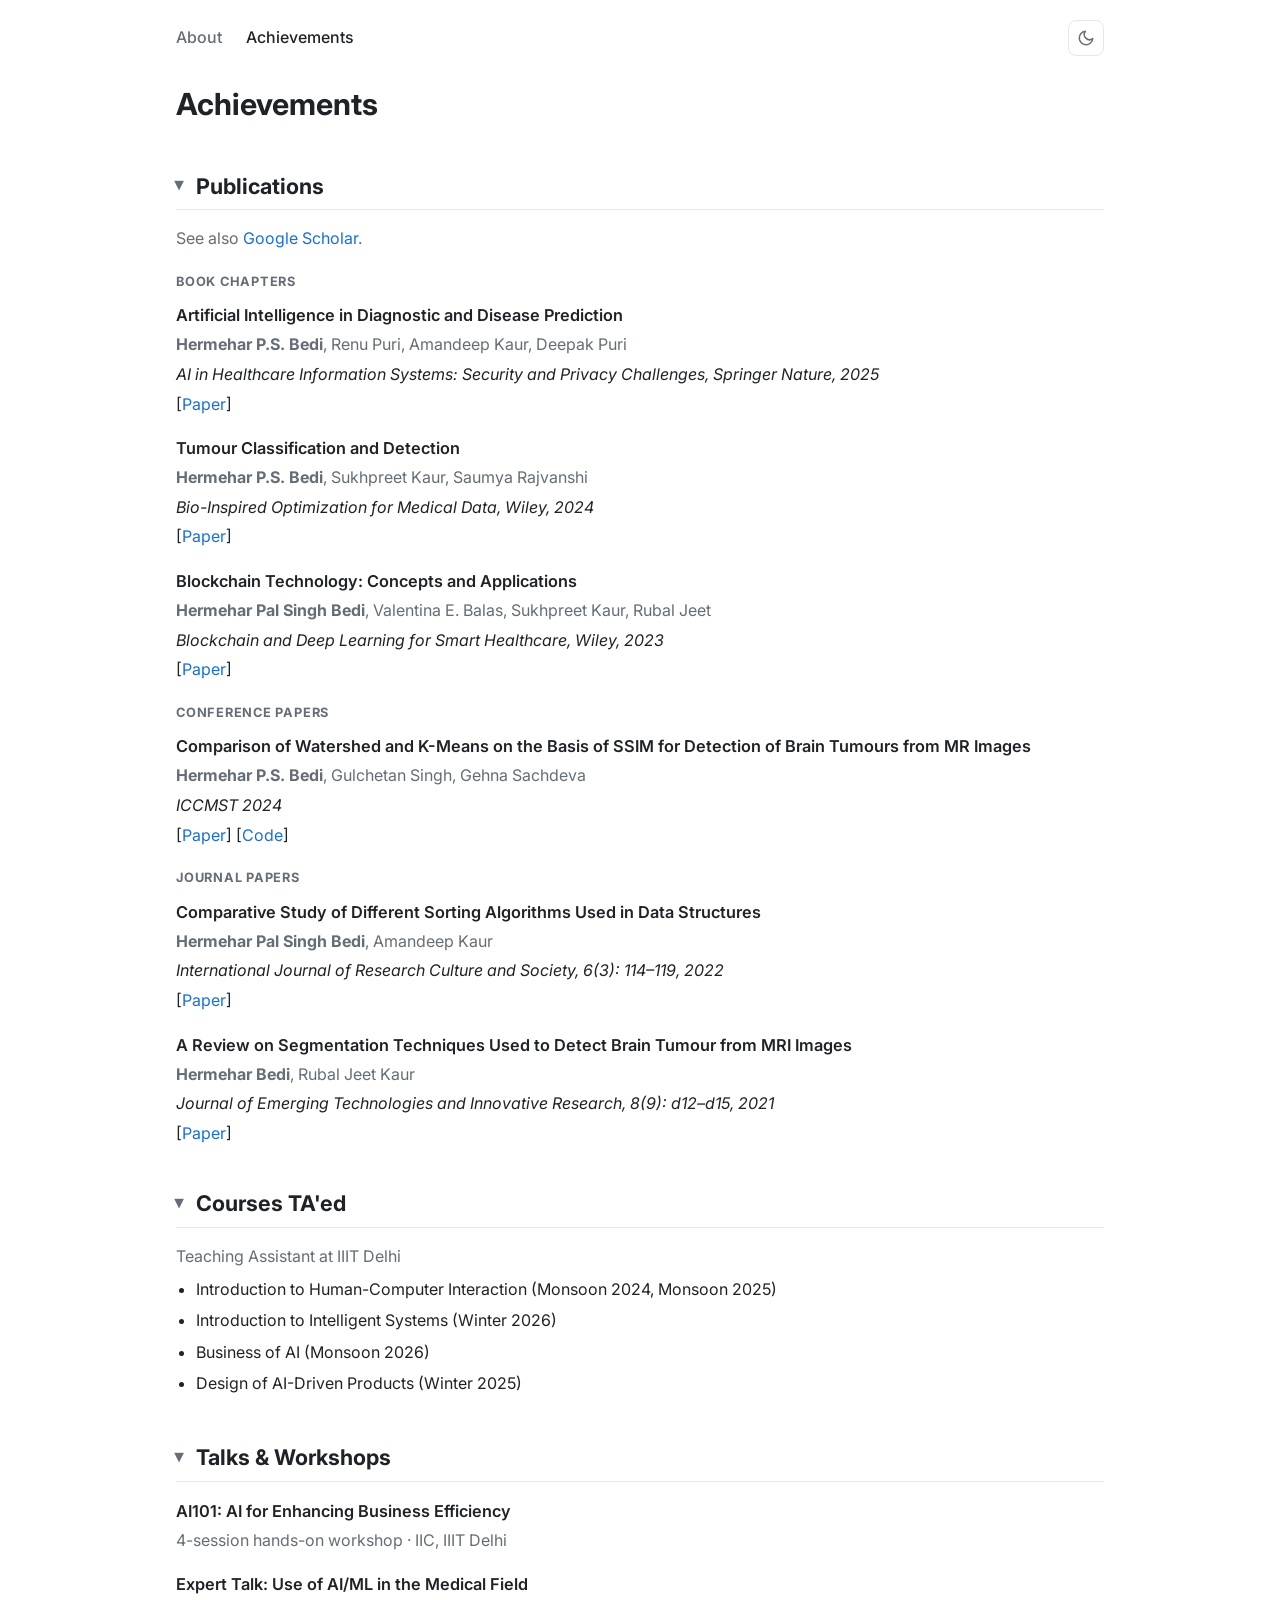
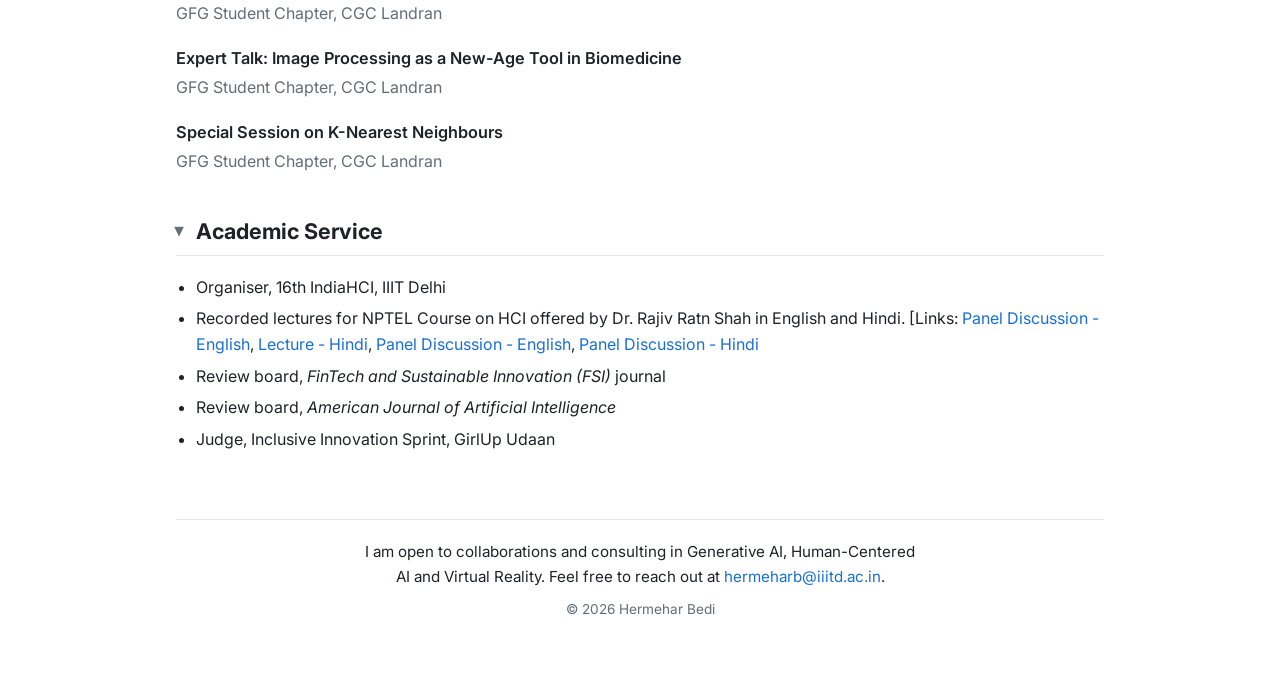
==== achievements.html @ 3a4ec1d8 "Add files via upload" ====
<!DOCTYPE html>
<html lang="en">
<head>
  <meta charset="utf-8">
  <meta name="viewport" content="width=device-width, initial-scale=1">
  <title>Achievements · Hermehar Bedi</title>
  <meta name="description" content="Publications, teaching, talks and academic service of Hermehar Pal Singh Bedi.">
  <link rel="preconnect" href="https://fonts.googleapis.com">
  <link href="https://fonts.googleapis.com/css2?family=Inter:wght@400;500;600;700&display=swap" rel="stylesheet">
  <link rel="stylesheet" href="style.css">
  <script src="theme.js"></script>
</head>
<body>
<nav>
  <a href="index.html">About</a>
  <a href="achievements.html" class="active">Achievements</a>
  <button id="theme-toggle" class="theme-toggle" type="button" aria-label="Toggle theme">
    <svg class="moon" viewBox="0 0 24 24" fill="none" stroke="currentColor" stroke-width="2" stroke-linecap="round" stroke-linejoin="round"><path d="M21 12.8A9 9 0 1 1 11.2 3a7 7 0 0 0 9.8 9.8z"/></svg>
    <svg class="sun" viewBox="0 0 24 24" fill="none" stroke="currentColor" stroke-width="2" stroke-linecap="round" stroke-linejoin="round"><circle cx="12" cy="12" r="4"/><path d="M12 2v2M12 20v2M4.9 4.9l1.4 1.4M17.7 17.7l1.4 1.4M2 12h2M20 12h2M4.9 19.1l1.4-1.4M17.7 6.3l1.4-1.4"/></svg>
  </button>
</nav>
<main>
  <h1>Achievements</h1>

  <!-- ============ PUBLICATIONS ============ -->
  <details open id="publications">
    <summary>Publications</summary>
    <p class="more">See also <a href="https://scholar.google.co.in/citations?user=ZLsvrkQAAAAJ&hl=en">Google Scholar</a>.</p>

    <h4>Book Chapters</h4>
    <div class="pub">
      <h3>Artificial Intelligence in Diagnostic and Disease Prediction</h3>
      <p class="authors"><b>Hermehar P.S. Bedi</b>, Renu Puri, Amandeep Kaur, Deepak Puri</p>
      <p class="venue"><i>AI in Healthcare Information Systems: Security and Privacy Challenges</i>, Springer Nature, 2025</p>
      <p class="links">[<a href="https://doi.org/10.1007/978-3-031-84404-1_2">Paper</a>]</p>
    </div>
    <div class="pub">
      <h3>Tumour Classification and Detection</h3>
      <p class="authors"><b>Hermehar P.S. Bedi</b>, Sukhpreet Kaur, Saumya Rajvanshi</p>
      <p class="venue"><i>Bio-Inspired Optimization for Medical Data</i>, Wiley, 2024</p>
      <p class="links">[<a href="https://doi.org/10.1002/9781394214211.ch4">Paper</a>]</p>
    </div>
    <div class="pub">
      <h3>Blockchain Technology: Concepts and Applications</h3>
      <p class="authors"><b>Hermehar Pal Singh Bedi</b>, Valentina E. Balas, Sukhpreet Kaur, Rubal Jeet</p>
      <p class="venue"><i>Blockchain and Deep Learning for Smart Healthcare</i>, Wiley, 2023</p>
      <p class="links">[<a href="https://doi.org/10.1002/9781119792406.ch1">Paper</a>]</p>
    </div>

    <h4>Conference Papers</h4>
    <div class="pub">
      <h3>Comparison of Watershed and K-Means on the Basis of SSIM for Detection of Brain Tumours from MR Images</h3>
      <p class="authors"><b>Hermehar P.S. Bedi</b>, Gulchetan Singh, Gehna Sachdeva</p>
      <p class="venue">ICCMST 2024</p>
      <p class="links">[<a href="https://doi.org/10.1201/9781003561651-4">Paper</a>] [<a href="https://github.com/hermeharbedi/Comparison-of-Watershed-and-K-Means-on-basis-of-SSIM-for-detection-of-Brain-Tumours-from-MR-Images">Code</a>]</p>
    </div>

    <h4>Journal Papers</h4>
    <div class="pub">
      <h3>Comparative Study of Different Sorting Algorithms Used in Data Structures</h3>
      <p class="authors"><b>Hermehar Pal Singh Bedi</b>, Amandeep Kaur</p>
      <p class="venue"><i>International Journal of Research Culture and Society</i>, 6(3): 114–119, 2022</p>
      <p class="links">[<a href="https://ijrcs.org/wp-content/uploads/IJRCS202203021.pdf">Paper</a>]</p>
    </div>
    <div class="pub">
      <h3>A Review on Segmentation Techniques Used to Detect Brain Tumour from MRI Images</h3>
      <p class="authors"><b>Hermehar Bedi</b>, Rubal Jeet Kaur</p>
      <p class="venue"><i>Journal of Emerging Technologies and Innovative Research</i>, 8(9): d12–d15, 2021</p>
      <p class="links">[<a href="https://www.jetir.org/papers/JETIR2109303.pdf">Paper</a>]</p>
    </div>
  </details>

  <!-- ============ TEACHING ============ -->
  <details open id="teaching">
    <summary>Courses TA'ed</summary>
    <p class="muted">Teaching Assistant at IIIT Delhi</p>
    <ul class="plain">
      <li>Introduction to Human-Computer Interaction (Monsoon 2024, Monsoon 2025)</li>
      <li>Introduction to Intelligent Systems (Winter 2026)</li>
      <li>Business of AI (Monsoon 2026)</li>
      <li>Design of AI-Driven Products (Winter 2025)</li>
    </ul>
  </details>

  <!-- ============ TALKS ============ -->
  <details open>
    <summary>Talks &amp; Workshops</summary>
    <div class="pub">
      <h3>AI101: AI for Enhancing Business Efficiency</h3>
      <p class="muted">4-session hands-on workshop · IIC, IIIT Delhi</p>
    </div>
    <div class="pub">
      <h3>Expert Talk: Use of AI/ML in the Medical Field</h3>
      <p class="muted">GFG Student Chapter, CGC Landran</p>
    </div>
    <div class="pub">
      <h3>Expert Talk: Image Processing as a New-Age Tool in Biomedicine</h3>
      <p class="muted">GFG Student Chapter, CGC Landran</p>
    </div>
    <div class="pub">
      <h3>Special Session on K-Nearest Neighbours</h3>
      <p class="muted">GFG Student Chapter, CGC Landran</p>
    </div>
  </details>

  <!-- ============ SERVICE ============ -->
  <details open>
    <summary>Academic Service</summary>
    <ul class="plain">
      <li>Organiser, 16th IndiaHCI, IIIT Delhi</li>
      <li>Recorded lectures for NPTEL Course on HCI offered by Dr. Rajiv Ratn Shah in English and Hindi. [Links: <a href = "https://youtu.be/bGnq8oYbosM?si=ZQyO71aWH_fzq-it">Panel Discussion - English</a>, <a href="https://youtu.be/kaXsgHBvhwk?si=ZS3Z5naGQBbrIguy">Lecture - Hindi</a>, <a href = "https://youtu.be/XWjMqjWmCFU?si=YrY590sM_1HrbbTN">Panel Discussion - English</a>, <a href="https://youtu.be/p4fQ-Shkc2Q?si=YNX8TxHWo0GT_Tqs">Panel Discussion - Hindi</a></li>
      <li>Review board, <i>FinTech and Sustainable Innovation (FSI)</i> journal</li>
      <li>Review board, <i>American Journal of Artificial Intelligence</i></li>
      <li>Judge, Inclusive Innovation Sprint, GirlUp Udaan</li>
    </ul>
  </details>


  <footer>
    <p class="collab">I am open to collaborations and consulting in Generative AI, Human-Centered AI
      and Virtual Reality. Feel free to reach out at
      <a href="mailto:hermeharb@iiitd.ac.in">hermeharb@iiitd.ac.in</a>.</p>
    <p>© 2026 Hermehar Bedi</p>
  </footer>
</main>
</body>
</html>
---- style.css ----
:root {
  --bg: #ffffff;
  --text: #1f2328;
  --muted: #656d76;
  --link: #1a6fd6;
  --rule: #e5e7eb;
  --date: #8a8f98;
  --chip: #eef2f7;
  --status: #b35900;
  --b-pub: #1a5fb4;     --b-pub-bg: #e3edfb;
  --b-talk: #7a3fb0;    --b-talk-bg: #f0e7fa;
  --b-service: #2b7a4b; --b-service-bg: #e2f3e8;
  --b-award: #9a6200;   --b-award-bg: #fbefd9;
}
@media (prefers-color-scheme: dark) {
  :root:not([data-theme="light"]) {
    --bg: #0f1115;
    --text: #e6e6e6;
    --muted: #9aa3ad;
    --link: #6aa9ff;
    --rule: #2a2e35;
    --date: #7d848e;
    --chip: #1c2129;
    --status: #f0a45d;
    --b-pub: #8cb8ff;     --b-pub-bg: #1a2a42;
    --b-talk: #c9a2f0;    --b-talk-bg: #2c2140;
    --b-service: #86d1a2; --b-service-bg: #183325;
    --b-award: #f0c273;   --b-award-bg: #3a2c12;
  }
}
:root[data-theme="dark"] {
  --bg: #0f1115;
  --text: #e6e6e6;
  --muted: #9aa3ad;
  --link: #6aa9ff;
  --rule: #2a2e35;
  --date: #7d848e;
  --chip: #1c2129;
  --status: #f0a45d;
  --b-pub: #8cb8ff;     --b-pub-bg: #1a2a42;
  --b-talk: #c9a2f0;    --b-talk-bg: #2c2140;
  --b-service: #86d1a2; --b-service-bg: #183325;
  --b-award: #f0c273;   --b-award-bg: #3a2c12;
}

* { box-sizing: border-box; }
html { scroll-behavior: smooth; }
body {
  margin: 0;
  background: var(--bg);
  color: var(--text);
  font: 16px/1.6 "Inter", system-ui, -apple-system, sans-serif;
}
main { max-width: 960px; margin: 0 auto; padding: 24px 16px 48px; }
a { color: var(--link); text-decoration: none; }
a:hover { text-decoration: underline; }
h1 { font-size: 1.9rem; margin: 0 0 12px; }
h3 { font-size: 1.02rem; margin: 0 0 4px; font-weight: 600; }
h4 { margin: 20px 0 10px; font-size: 0.8rem; text-transform: uppercase; letter-spacing: 0.06em; color: var(--muted); }
p { margin: 0 0 4px; }

/* Nav */
nav {
  max-width: 960px; margin: 0 auto; padding: 20px 16px 0;
  display: flex; align-items: center; gap: 24px; font-weight: 500;
}
nav a { color: var(--muted); }
.theme-toggle {
  margin-left: auto;
  display: inline-flex; align-items: center; justify-content: center;
  width: 36px; height: 36px; padding: 0;
  border: 1px solid var(--rule); border-radius: 8px;
  background: transparent; color: var(--muted); cursor: pointer;
}
.theme-toggle:hover { color: var(--text); border-color: var(--muted); }
.theme-toggle svg { width: 18px; height: 18px; }
/* Show the moon in light mode, the sun in dark mode */
.theme-toggle .sun { display: none; }
:root[data-theme="dark"] .theme-toggle .sun { display: block; }
:root[data-theme="dark"] .theme-toggle .moon { display: none; }
@media (prefers-color-scheme: dark) {
  :root:not([data-theme="light"]) .theme-toggle .sun { display: block; }
  :root:not([data-theme="light"]) .theme-toggle .moon { display: none; }
}
nav a.active { color: var(--text); }

/* Header */
.profile { display: flex; gap: 32px; align-items: center; margin-top: 16px; }
.avatar {
  width: 260px; height: 325px; flex-shrink: 0;
  border-radius: 8px; object-fit: cover; object-position: center top;
  background: var(--rule);
}
.profile p { margin-bottom: 10px; }
.lead { font-size: 1.12rem; font-weight: 500; font-style: italic; color: var(--muted); }
.interests { font-size: 0.93rem; color: var(--muted); }
.interests b { color: var(--text); }

/* Collapsible sections */
details { margin-top: 40px; }
summary {
  font-size: 1.35rem; font-weight: 700;
  padding-bottom: 6px; margin-bottom: 16px;
  border-bottom: 1px solid var(--rule);
  cursor: pointer; list-style: none;
  display: flex; align-items: center; gap: 10px;
}
summary::-webkit-details-marker { display: none; }
summary::before {
  content: "▸"; font-size: 0.9em; color: var(--muted);
  transition: transform 0.15s ease;
}
details[open] > summary::before { transform: rotate(90deg); }
summary:hover::before { color: var(--text); }

/* Updates: date | badge | text, wrapped lines stay aligned under the text */
.news { list-style: none; padding: 0; margin: 0; }
.news li {
  display: grid;
  grid-template-columns: 56px 96px 1fr;
  align-items: baseline;
  column-gap: 12px;
  padding: 9px 0;
  border-bottom: 1px dashed var(--rule);
}
.news li:last-child { border-bottom: 0; }
.date { color: var(--date); font-variant-numeric: tabular-nums; white-space: nowrap; font-size: 0.9rem; }
.badge {
  justify-self: start;
  font-size: 0.72rem; font-weight: 600; letter-spacing: 0.03em;
  padding: 2px 9px; border-radius: 999px; white-space: nowrap;
  background: var(--chip); color: var(--muted);
}
.badge.pub     { background: var(--b-pub-bg);     color: var(--b-pub); }
.badge.talk    { background: var(--b-talk-bg);    color: var(--b-talk); }
.badge.service { background: var(--b-service-bg); color: var(--b-service); }
.badge.award   { background: var(--b-award-bg);   color: var(--b-award); }
.news .text { font-size: 0.96rem; }

/* Projects: thumbnail + text. The placeholder label sits under the image
   and shows only when the image file is missing. */
.project { display: flex; gap: 24px; margin-bottom: 28px; align-items: center; }
.project .body { flex: 1; min-width: 0; }
.thumb {
  position: relative; flex-shrink: 0;
  width: 220px; aspect-ratio: 4 / 3;
  border: 1px solid var(--rule); border-radius: 8px; overflow: hidden;
  background: linear-gradient(135deg, var(--chip), var(--bg));
  display: flex; align-items: center; justify-content: center;
}
.thumb span {
  padding: 0 14px; text-align: center;
  font-size: 0.85rem; font-weight: 600; color: var(--muted);
}
.thumb img {
  position: absolute; inset: 0;
  width: 100%; height: 100%; object-fit: cover;
  background: #fff;
}

.meta { color: var(--date); font-size: 0.9rem; }
.status { color: var(--status); font-weight: 500; }
.tags { display: flex; flex-wrap: wrap; gap: 6px; margin: 6px 0; }
.tags span {
  background: var(--chip); color: var(--muted);
  font-size: 0.78rem; padding: 1px 9px; border-radius: 999px;
}
.pub { margin-bottom: 18px; }
.authors { color: var(--muted); }
.venue { font-style: italic; }
.desc { font-size: 0.95rem; }
.links { margin-top: 4px; }
.more { color: var(--muted); }
.plain { padding-left: 20px; margin: 0; }
.plain li { padding: 3px 0; }

/* Education */
.edu { display: flex; justify-content: space-between; gap: 16px; margin-bottom: 18px; }
.muted { color: var(--muted); }

footer {
  margin-top: 64px; padding-top: 20px;
  border-top: 1px solid var(--rule);
  color: var(--muted); font-size: 0.85rem; text-align: center;
}
footer .collab { color: var(--text); font-size: 0.95rem; max-width: 560px; margin: 0 auto 10px; }

@media (max-width: 640px) {
  .profile { flex-direction: column; align-items: flex-start; }
  .avatar { width: 200px; height: 250px; }
  .edu { flex-direction: column; gap: 2px; }
  .project { flex-direction: column; gap: 12px; align-items: stretch; }
  .thumb { width: 100%; }
  .news li { grid-template-columns: auto 1fr; row-gap: 4px; }
  .news .text { grid-column: 1 / -1; }
  .news .date:empty { display: none; }
}
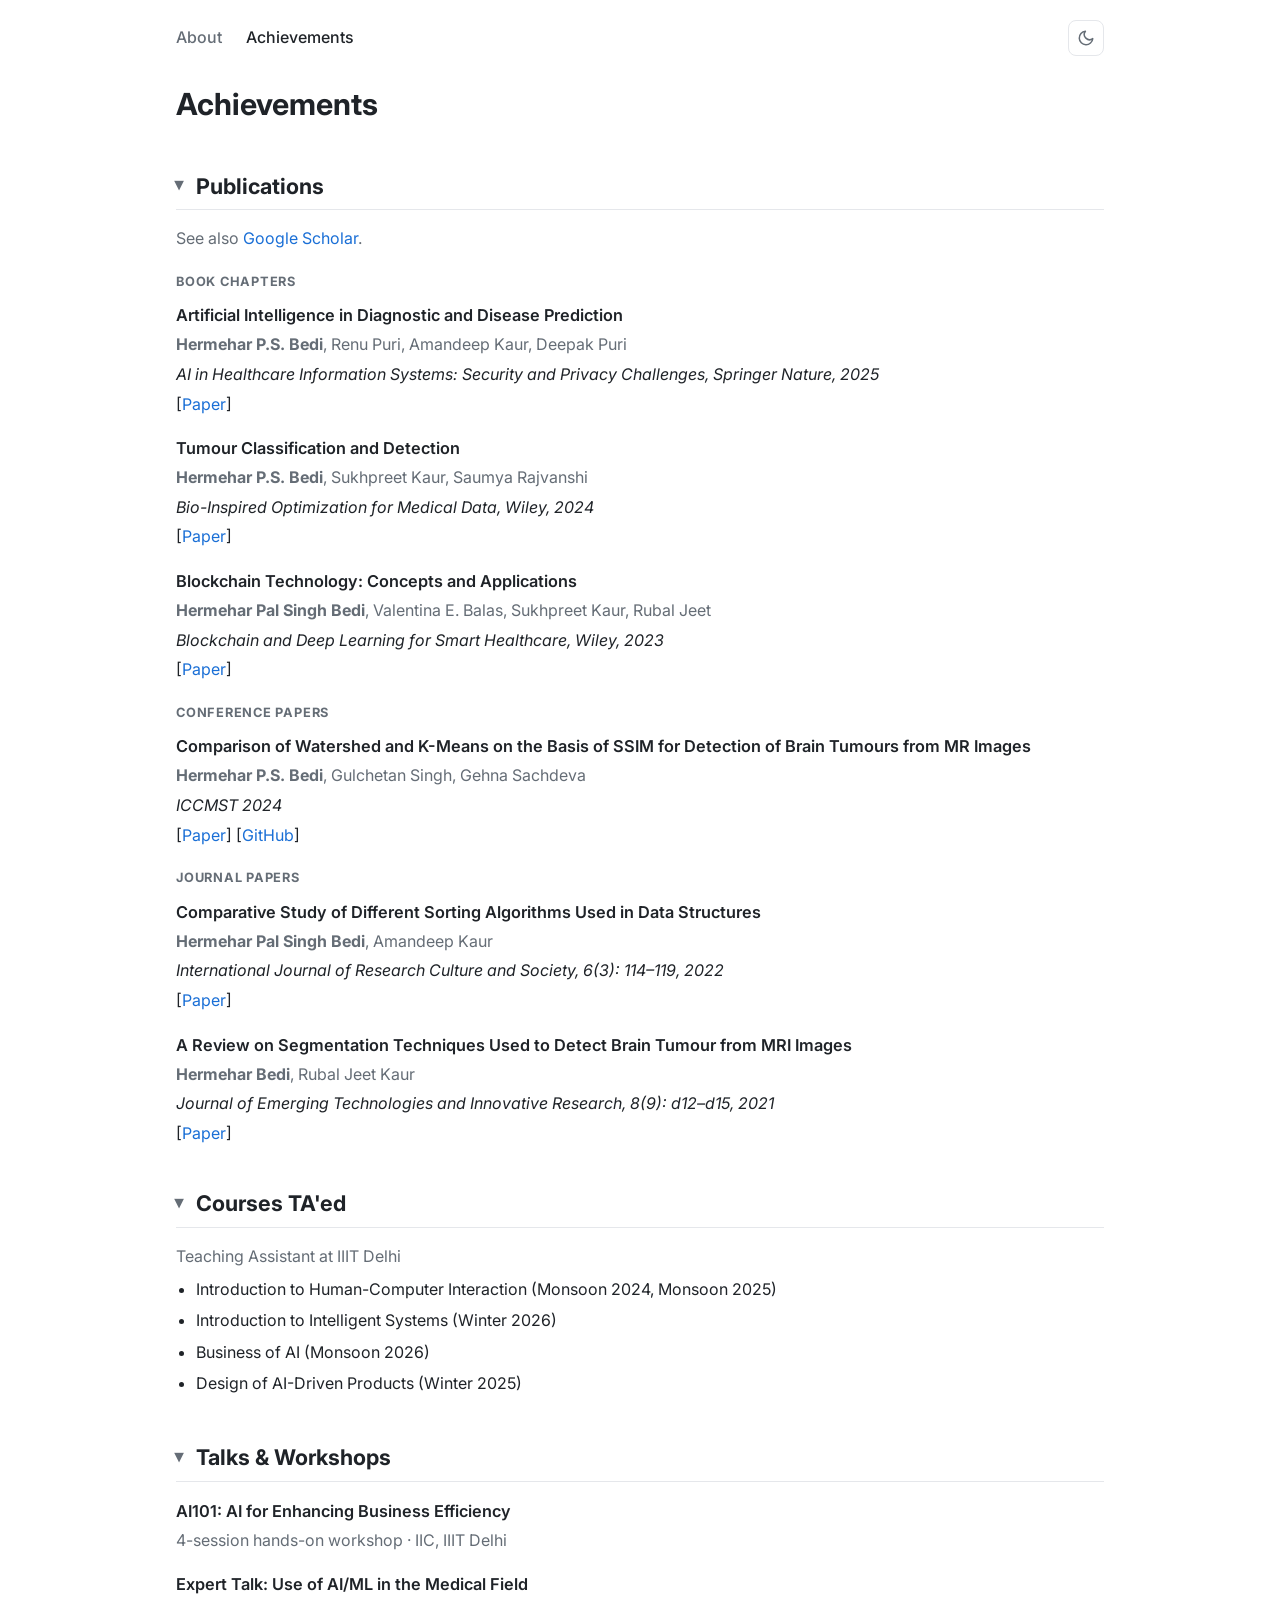
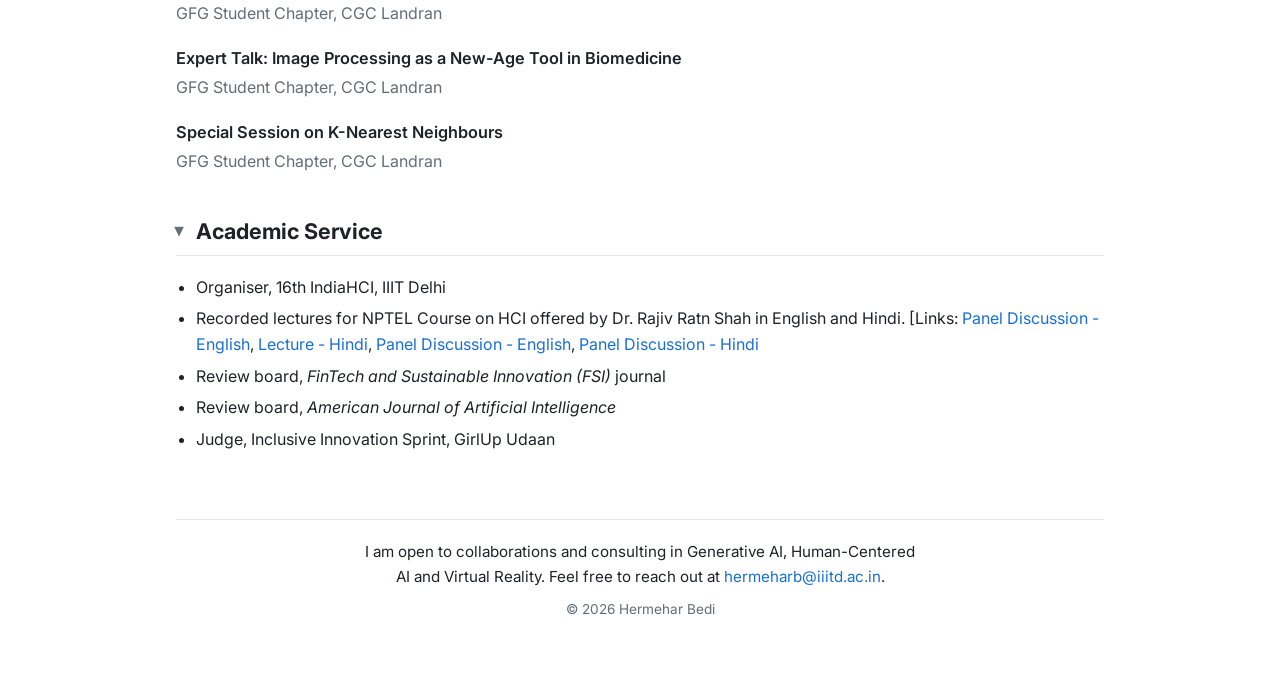
==== commit 3ea6a4e3: "Update achievements.html" ====
--- a/achievements.html
+++ b/achievements.html
@@ -52,7 +52,7 @@
       <h3>Comparison of Watershed and K-Means on the Basis of SSIM for Detection of Brain Tumours from MR Images</h3>
       <p class="authors"><b>Hermehar P.S. Bedi</b>, Gulchetan Singh, Gehna Sachdeva</p>
       <p class="venue">ICCMST 2024</p>
-      <p class="links">[<a href="https://doi.org/10.1201/9781003561651-4">Paper</a>] [<a href="https://github.com/hermeharbedi/Comparison-of-Watershed-and-K-Means-on-basis-of-SSIM-for-detection-of-Brain-Tumours-from-MR-Images">Code</a>]</p>
+      <p class="links">[<a href="https://doi.org/10.1201/9781003561651-4">Paper</a>] [<a href="https://github.com/hermeharbedi/Comparison-of-Watershed-and-K-Means-on-basis-of-SSIM-for-detection-of-Brain-Tumours-from-MR-Images">GitHub</a>]</p>
     </div>
 
     <h4>Journal Papers</h4>
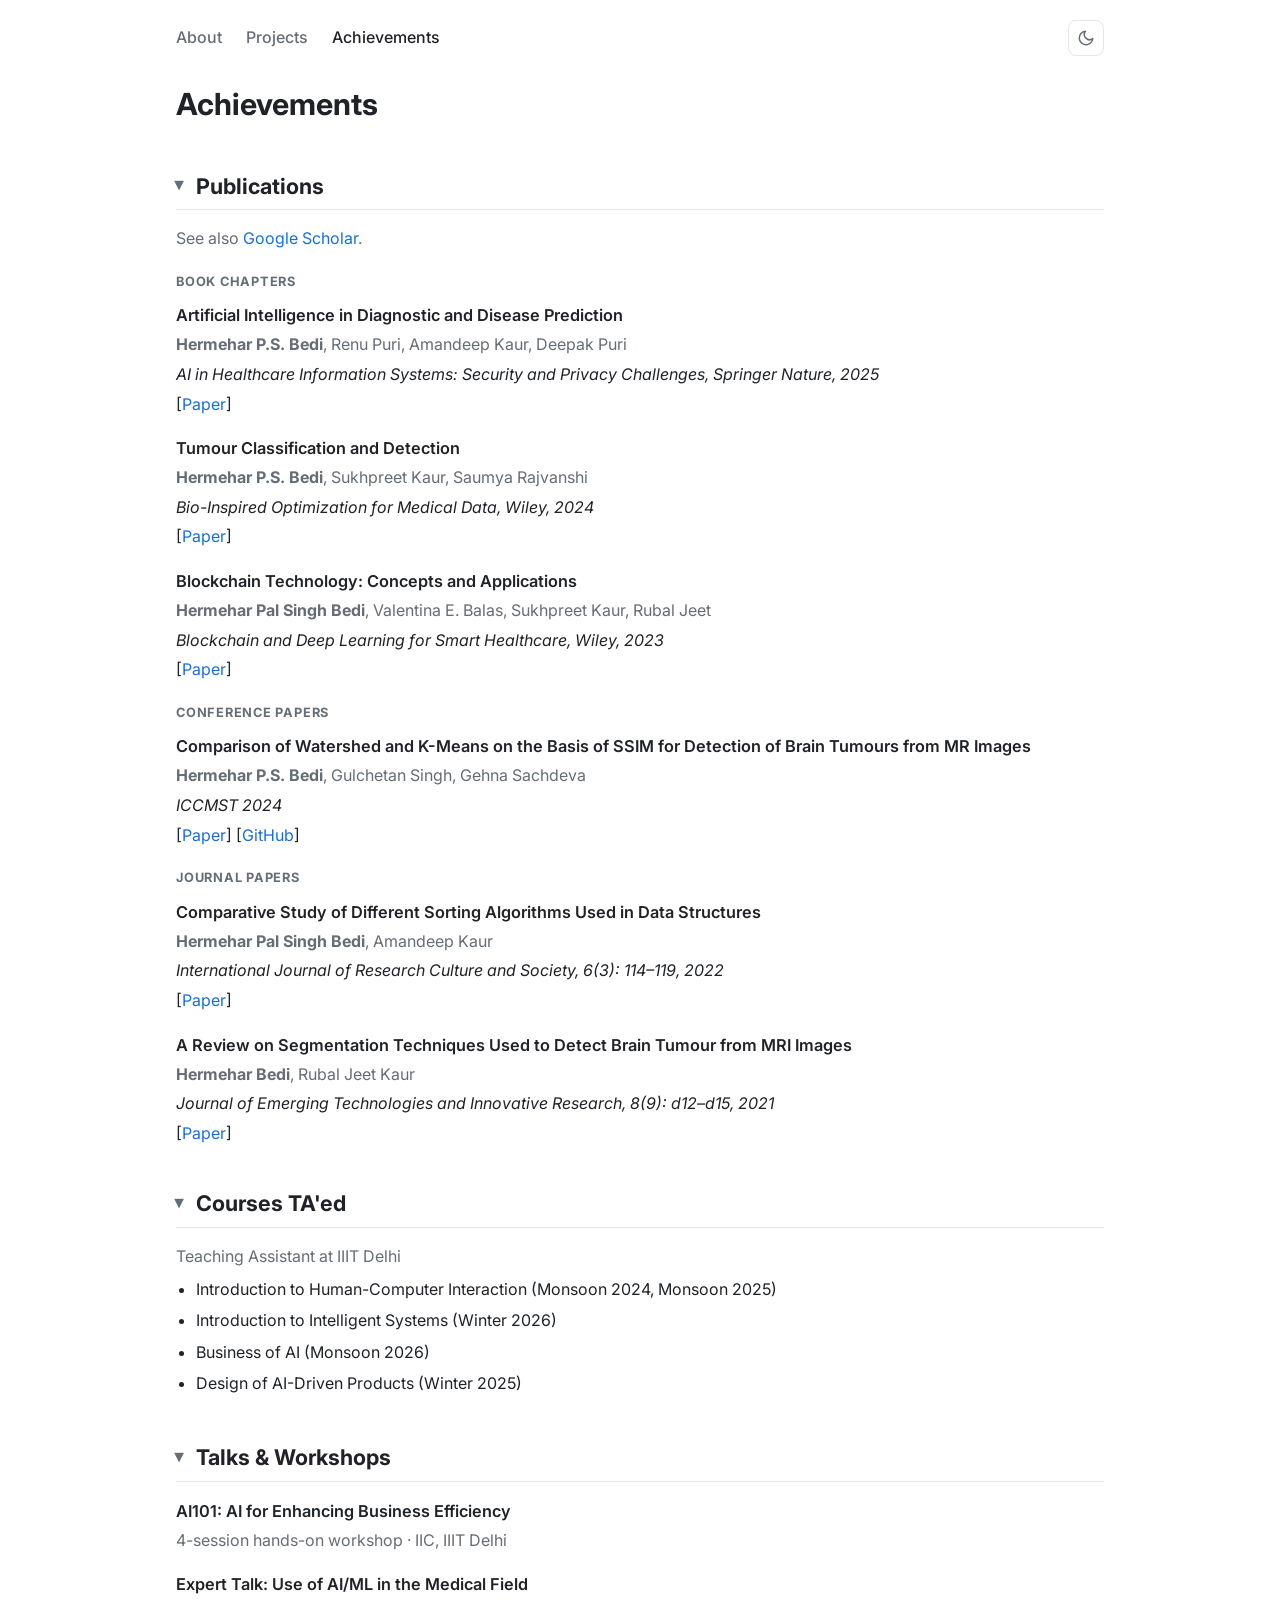
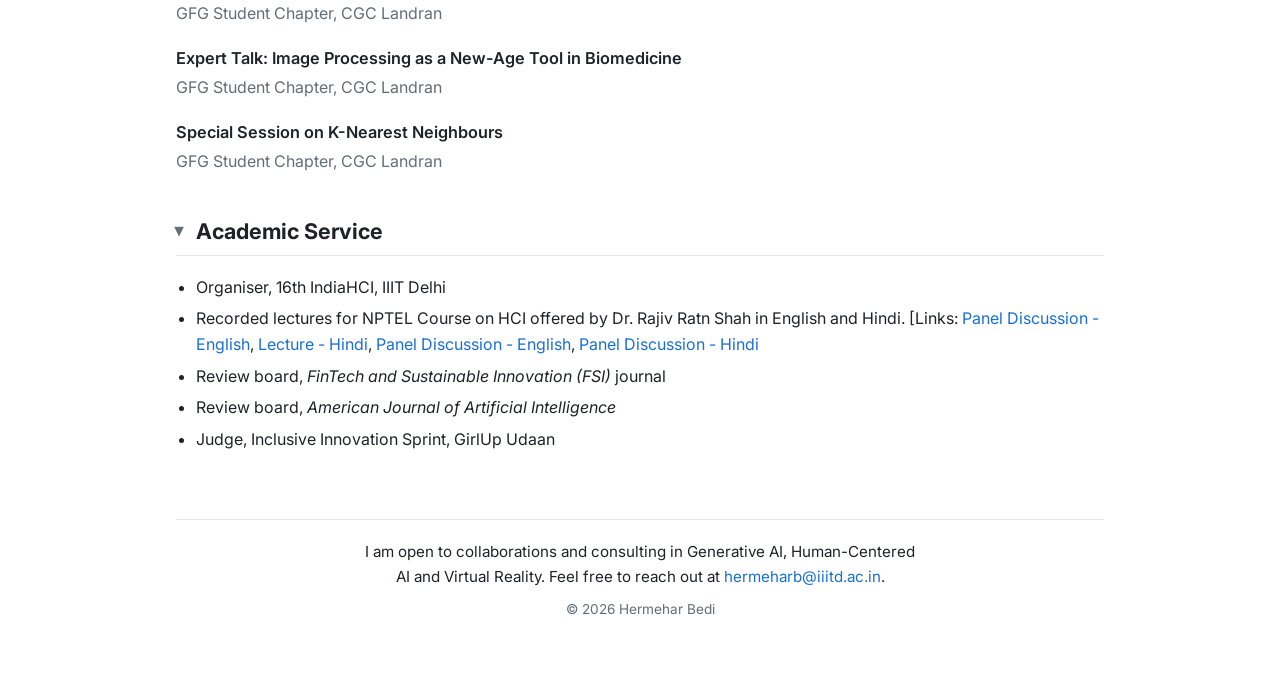
==== commit bbee77d1: "Add link to projects page in achievements.html" ====
--- a/achievements.html
+++ b/achievements.html
@@ -13,6 +13,7 @@
 <body>
 <nav>
   <a href="index.html">About</a>
+  <a href="projects.html">Projects</a>
   <a href="achievements.html" class="active">Achievements</a>
   <button id="theme-toggle" class="theme-toggle" type="button" aria-label="Toggle theme">
     <svg class="moon" viewBox="0 0 24 24" fill="none" stroke="currentColor" stroke-width="2" stroke-linecap="round" stroke-linejoin="round"><path d="M21 12.8A9 9 0 1 1 11.2 3a7 7 0 0 0 9.8 9.8z"/></svg>
--- a/style.css
+++ b/style.css
@@ -137,9 +137,23 @@
 .badge.award   { background: var(--b-award-bg);   color: var(--b-award); }
 .news .text { font-size: 0.96rem; }
 
+/* Category tabs */
+.intro { max-width: 640px; margin-bottom: 20px; }
+.tabs { display: flex; flex-wrap: wrap; gap: 8px; margin: 0 0 28px; }
+.tab {
+  font: inherit; font-size: 0.9rem; font-weight: 500;
+  padding: 6px 16px; border-radius: 999px; cursor: pointer;
+  border: 1px solid var(--rule); background: transparent; color: var(--muted);
+}
+.tab:hover { color: var(--text); border-color: var(--muted); }
+.tab.active { background: var(--text); border-color: var(--text); color: var(--bg); }
+.bullets { margin: 8px 0 0; padding-left: 18px; font-size: 0.93rem; color: var(--muted); }
+.bullets li { padding: 2px 0; }
+.project[hidden] { display: none; }
+
 /* Projects: thumbnail + text. The placeholder label sits under the image
    and shows only when the image file is missing. */
-.project { display: flex; gap: 24px; margin-bottom: 28px; align-items: center; }
+.project { display: flex; gap: 24px; margin-bottom: 34px; align-items: center; }
 .project .body { flex: 1; min-width: 0; }
 .thumb {
   position: relative; flex-shrink: 0;
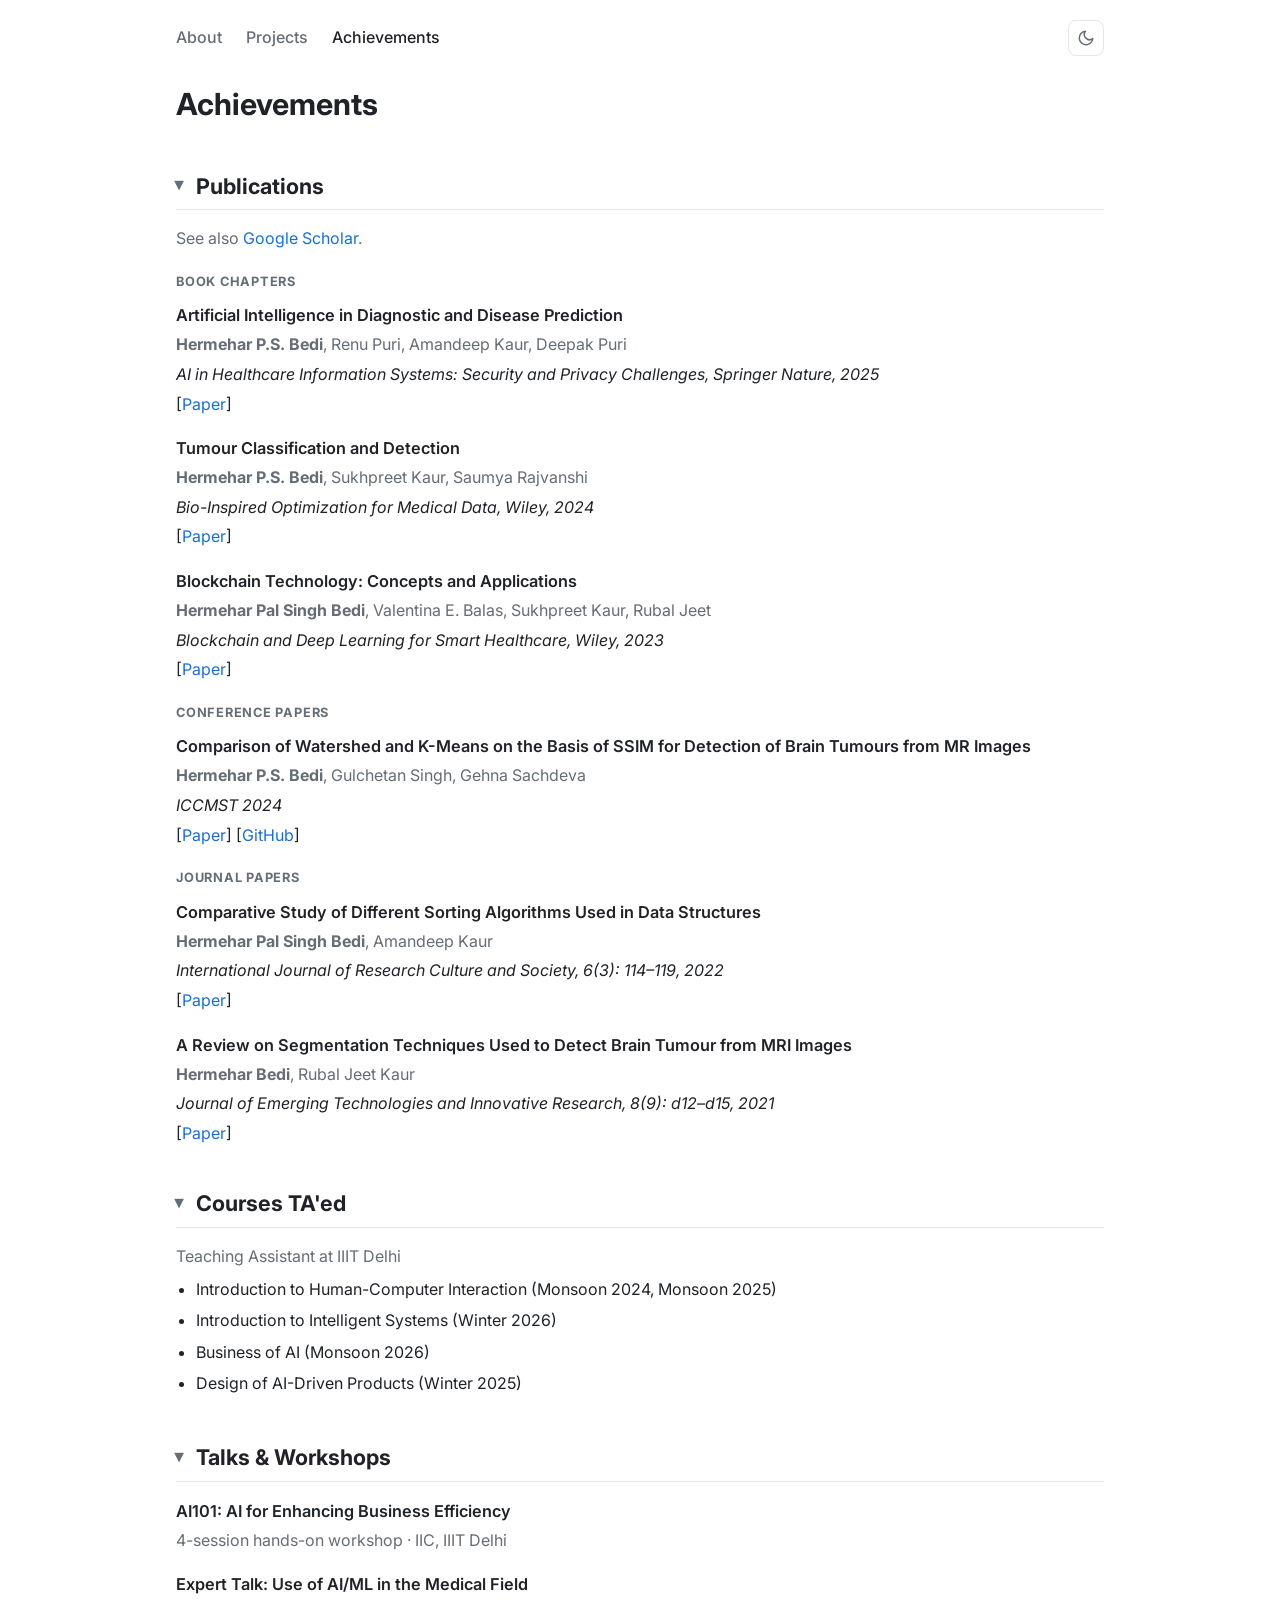
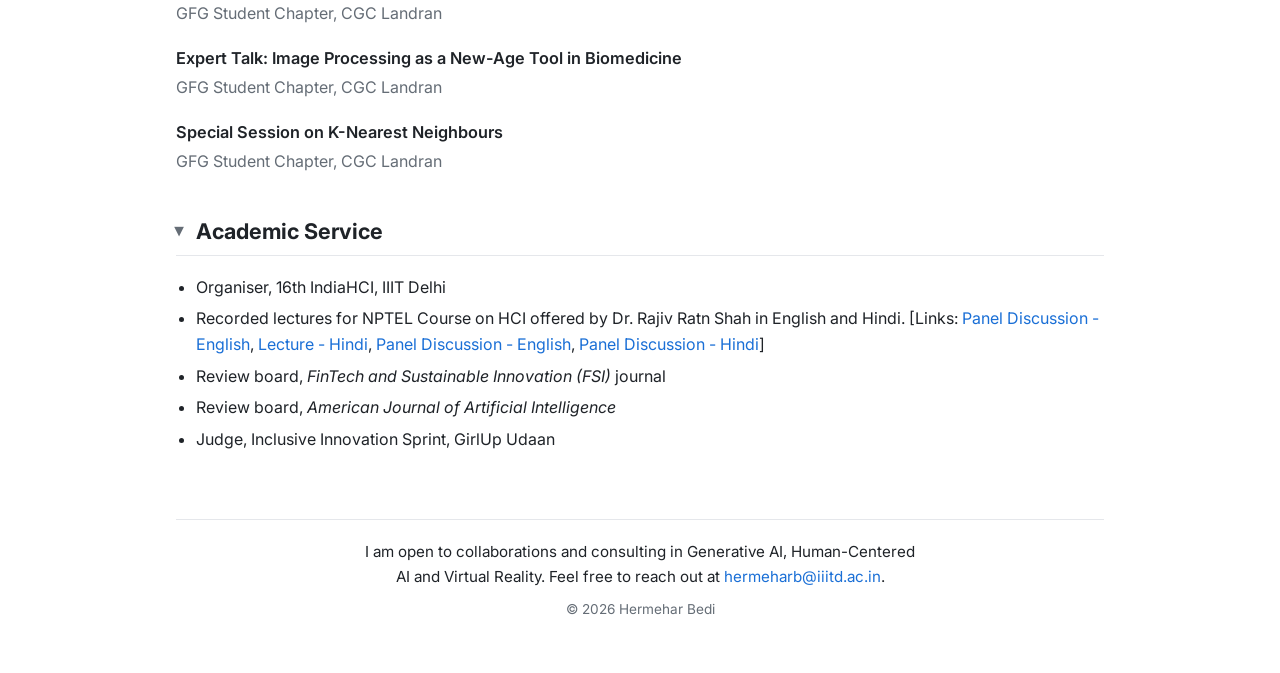
==== commit 5eb6e829: "Update achievements.html" ====
--- a/achievements.html
+++ b/achievements.html
@@ -109,7 +109,7 @@
     <summary>Academic Service</summary>
     <ul class="plain">
       <li>Organiser, 16th IndiaHCI, IIIT Delhi</li>
-      <li>Recorded lectures for NPTEL Course on HCI offered by Dr. Rajiv Ratn Shah in English and Hindi. [Links: <a href = "https://youtu.be/bGnq8oYbosM?si=ZQyO71aWH_fzq-it">Panel Discussion - English</a>, <a href="https://youtu.be/kaXsgHBvhwk?si=ZS3Z5naGQBbrIguy">Lecture - Hindi</a>, <a href = "https://youtu.be/XWjMqjWmCFU?si=YrY590sM_1HrbbTN">Panel Discussion - English</a>, <a href="https://youtu.be/p4fQ-Shkc2Q?si=YNX8TxHWo0GT_Tqs">Panel Discussion - Hindi</a></li>
+      <li>Recorded lectures for NPTEL Course on HCI offered by Dr. Rajiv Ratn Shah in English and Hindi. [Links: <a href = "https://youtu.be/bGnq8oYbosM?si=ZQyO71aWH_fzq-it">Panel Discussion - English</a>, <a href="https://youtu.be/kaXsgHBvhwk?si=ZS3Z5naGQBbrIguy">Lecture - Hindi</a>, <a href = "https://youtu.be/XWjMqjWmCFU?si=YrY590sM_1HrbbTN">Panel Discussion - English</a>, <a href="https://youtu.be/p4fQ-Shkc2Q?si=YNX8TxHWo0GT_Tqs">Panel Discussion - Hindi</a>]</li>
       <li>Review board, <i>FinTech and Sustainable Innovation (FSI)</i> journal</li>
       <li>Review board, <i>American Journal of Artificial Intelligence</i></li>
       <li>Judge, Inclusive Innovation Sprint, GirlUp Udaan</li>
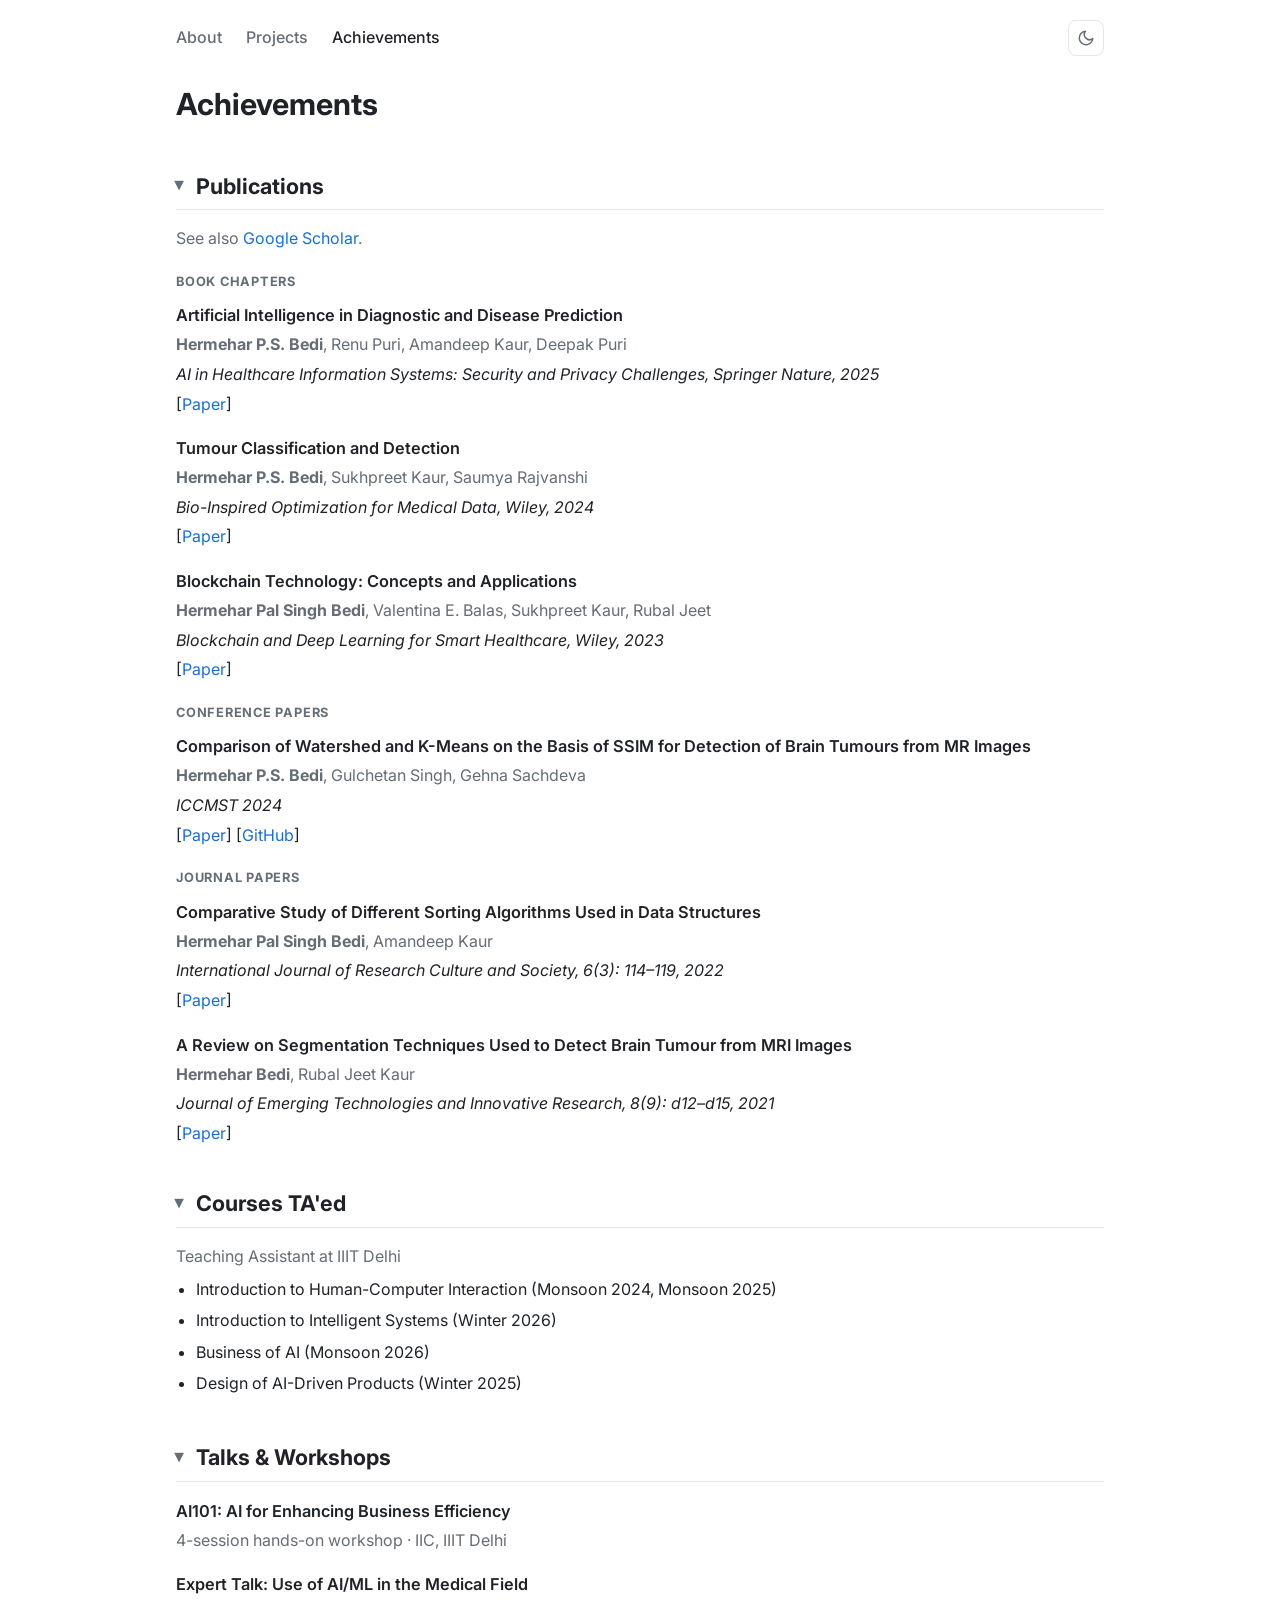
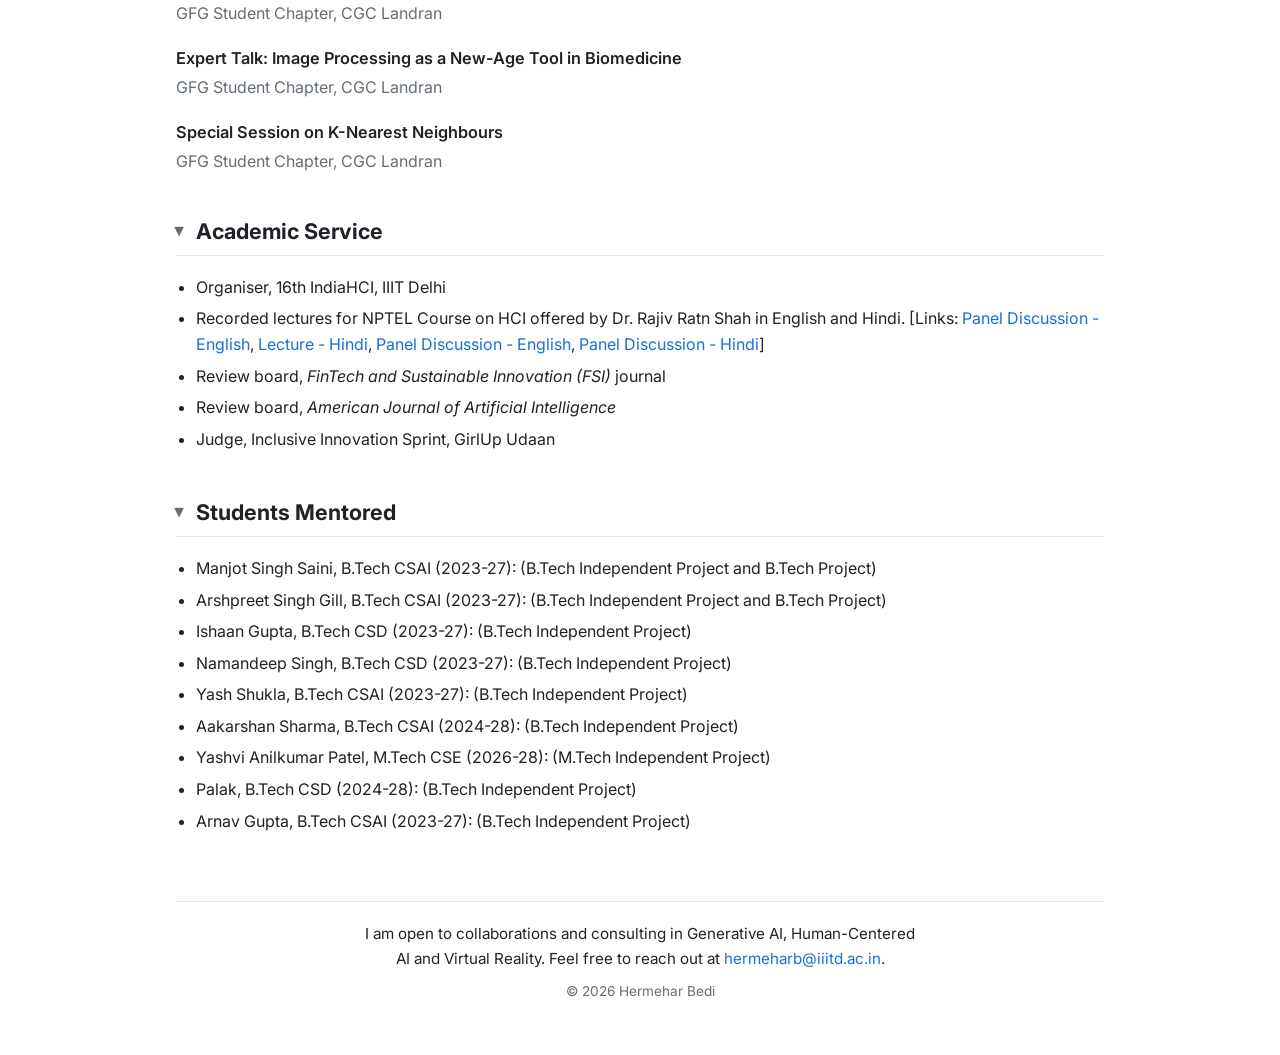
==== commit f5e95a12: "Update achievements.html" ====
--- a/achievements.html
+++ b/achievements.html
@@ -116,6 +116,22 @@
     </ul>
   </details>
 
+  <!-- ============ MENTORING ============ -->
+  <details open>
+    <summary>Students Mentored</summary>
+    <ul class="plain">
+      <li>Manjot Singh Saini, B.Tech CSAI (2023-27): (B.Tech Independent Project and B.Tech Project)</li>
+      <li>Arshpreet Singh Gill, B.Tech CSAI (2023-27): (B.Tech Independent Project and B.Tech Project)</li>
+      <li>Ishaan Gupta, B.Tech CSD (2023-27): (B.Tech Independent Project)</li>
+      <li>Namandeep Singh, B.Tech CSD (2023-27): (B.Tech Independent Project)</li>
+      <li>Yash Shukla, B.Tech CSAI (2023-27): (B.Tech Independent Project)</li>
+      <li>Aakarshan Sharma, B.Tech CSAI (2024-28): (B.Tech Independent Project)</li>
+      <li>Yashvi Anilkumar Patel, M.Tech CSE (2026-28): (M.Tech Independent Project)</li>
+      <li>Palak, B.Tech CSD (2024-28): (B.Tech Independent Project)</li>
+      <li>Arnav Gupta, B.Tech CSAI (2023-27): (B.Tech Independent Project)</li>
+    </ul>
+  </details>
+
 
   <footer>
     <p class="collab">I am open to collaborations and consulting in Generative AI, Human-Centered AI
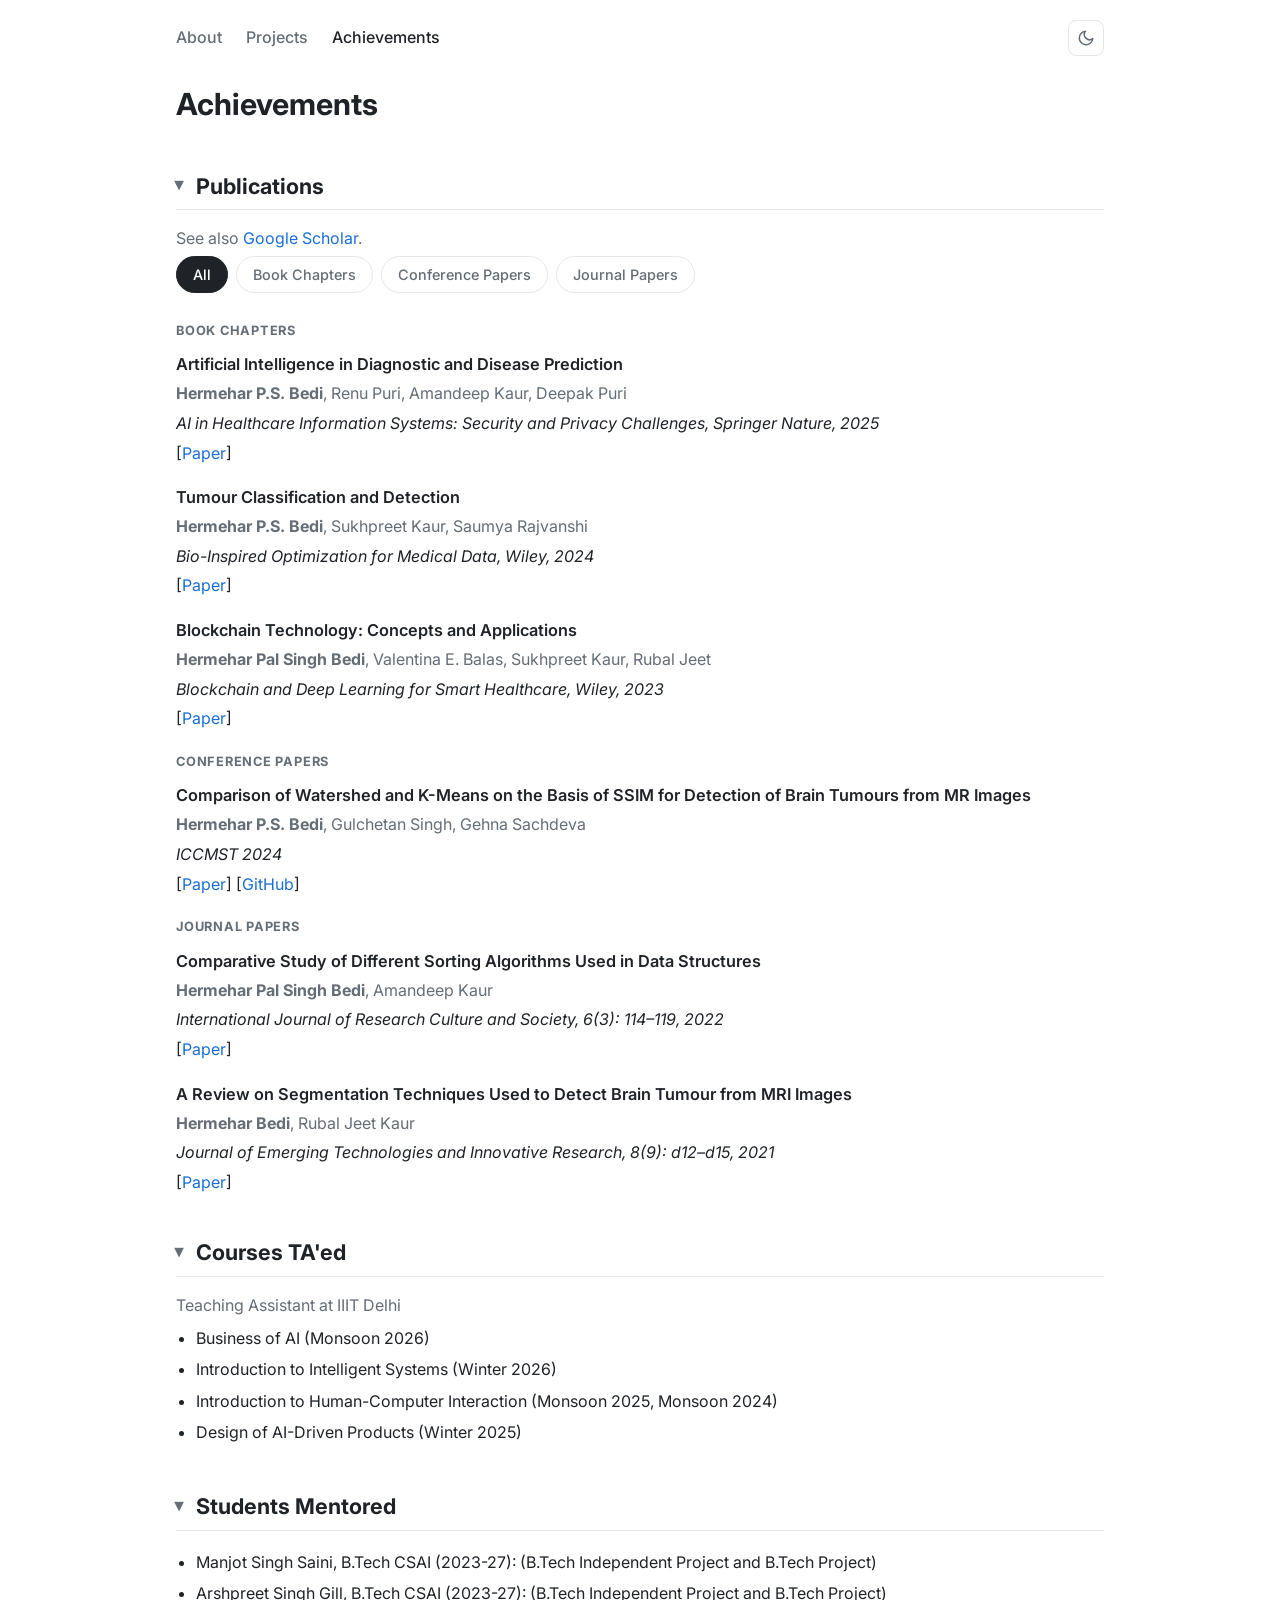
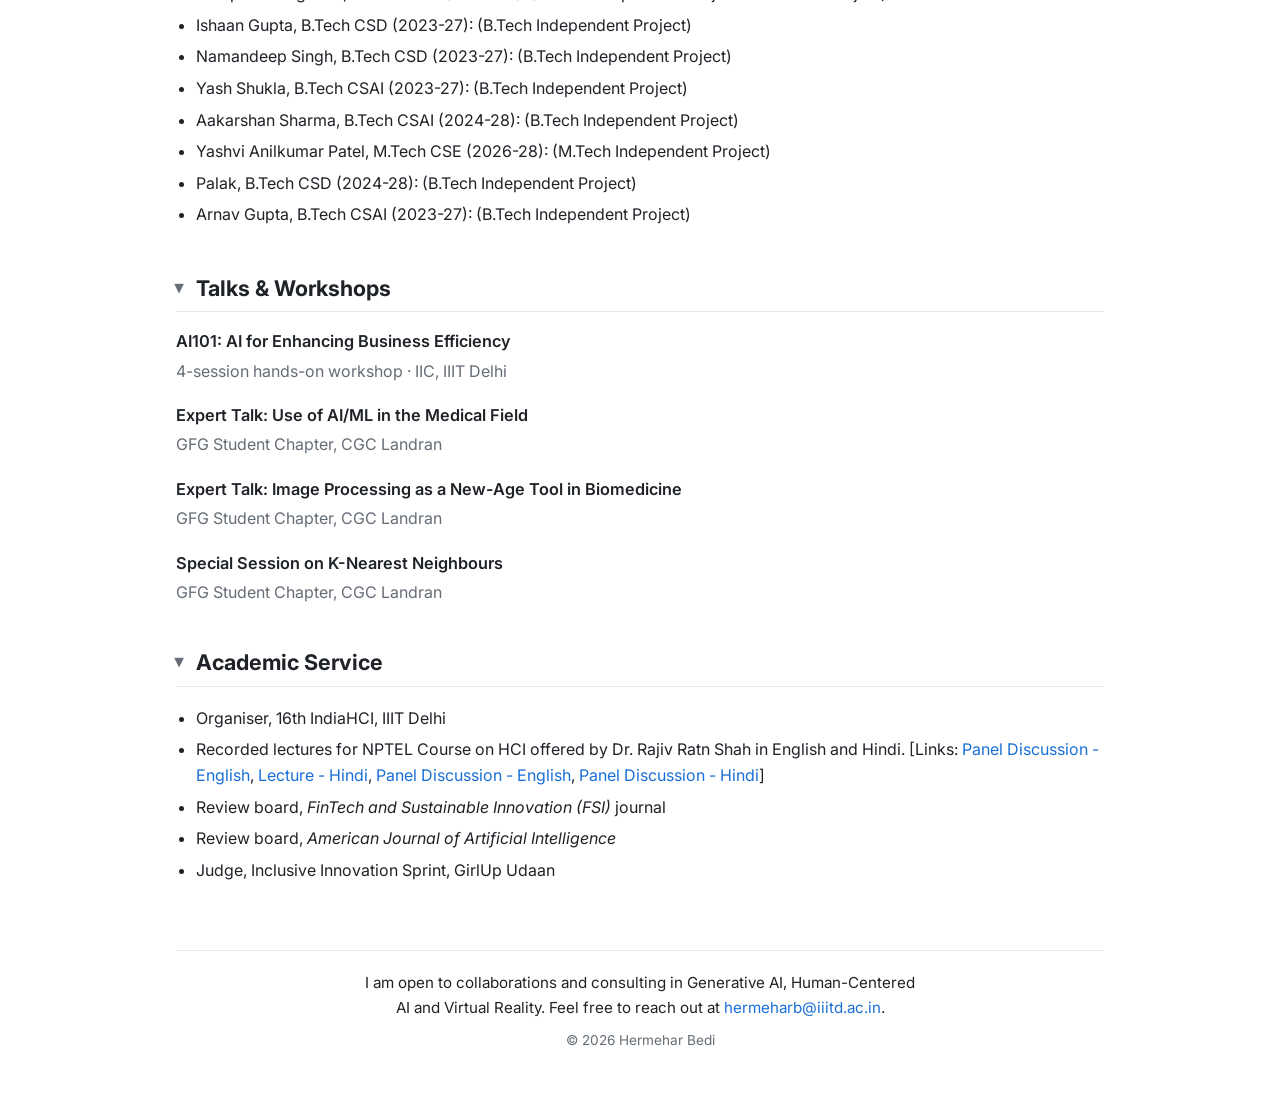
==== commit eca50343: "Update achievements.html" ====
--- a/achievements.html
+++ b/achievements.html
@@ -28,6 +28,14 @@
     <summary>Publications</summary>
     <p class="more">See also <a href="https://scholar.google.co.in/citations?user=ZLsvrkQAAAAJ&hl=en">Google Scholar</a>.</p>
 
+    <div class="tabs" role="tablist">
+      <button class="tab active" data-filter="all" type="button">All</button>
+      <button class="tab" data-filter="book" type="button">Book Chapters</button>
+      <button class="tab" data-filter="conference" type="button">Conference Papers</button>
+      <button class="tab" data-filter="journal" type="button">Journal Papers</button>
+    </div>
+
+    <div class="pubgroup" data-cat="book">
     <h4>Book Chapters</h4>
     <div class="pub">
       <h3>Artificial Intelligence in Diagnostic and Disease Prediction</h3>
@@ -47,7 +55,9 @@
       <p class="venue"><i>Blockchain and Deep Learning for Smart Healthcare</i>, Wiley, 2023</p>
       <p class="links">[<a href="https://doi.org/10.1002/9781119792406.ch1">Paper</a>]</p>
     </div>
+    </div>
 
+    <div class="pubgroup" data-cat="conference">
     <h4>Conference Papers</h4>
     <div class="pub">
       <h3>Comparison of Watershed and K-Means on the Basis of SSIM for Detection of Brain Tumours from MR Images</h3>
@@ -55,7 +65,9 @@
       <p class="venue">ICCMST 2024</p>
       <p class="links">[<a href="https://doi.org/10.1201/9781003561651-4">Paper</a>] [<a href="https://github.com/hermeharbedi/Comparison-of-Watershed-and-K-Means-on-basis-of-SSIM-for-detection-of-Brain-Tumours-from-MR-Images">GitHub</a>]</p>
     </div>
+    </div>
 
+    <div class="pubgroup" data-cat="journal">
     <h4>Journal Papers</h4>
     <div class="pub">
       <h3>Comparative Study of Different Sorting Algorithms Used in Data Structures</h3>
@@ -69,6 +81,7 @@
       <p class="venue"><i>Journal of Emerging Technologies and Innovative Research</i>, 8(9): d12–d15, 2021</p>
       <p class="links">[<a href="https://www.jetir.org/papers/JETIR2109303.pdf">Paper</a>]</p>
     </div>
+    </div>
   </details>
 
   <!-- ============ TEACHING ============ -->
@@ -76,10 +89,26 @@
     <summary>Courses TA'ed</summary>
     <p class="muted">Teaching Assistant at IIIT Delhi</p>
     <ul class="plain">
-      <li>Introduction to Human-Computer Interaction (Monsoon 2024, Monsoon 2025)</li>
+      <li>Business of AI (Monsoon 2026)</li>
       <li>Introduction to Intelligent Systems (Winter 2026)</li>
-      <li>Business of AI (Monsoon 2026)</li>
+      <li>Introduction to Human-Computer Interaction (Monsoon 2025, Monsoon 2024)</li>
       <li>Design of AI-Driven Products (Winter 2025)</li>
+    </ul>
+  </details>
+
+    <!-- ============ MENTORING ============ -->
+  <details open>
+    <summary>Students Mentored</summary>
+    <ul class="plain">
+      <li>Manjot Singh Saini, B.Tech CSAI (2023-27): (B.Tech Independent Project and B.Tech Project)</li>
+      <li>Arshpreet Singh Gill, B.Tech CSAI (2023-27): (B.Tech Independent Project and B.Tech Project)</li>
+      <li>Ishaan Gupta, B.Tech CSD (2023-27): (B.Tech Independent Project)</li>
+      <li>Namandeep Singh, B.Tech CSD (2023-27): (B.Tech Independent Project)</li>
+      <li>Yash Shukla, B.Tech CSAI (2023-27): (B.Tech Independent Project)</li>
+      <li>Aakarshan Sharma, B.Tech CSAI (2024-28): (B.Tech Independent Project)</li>
+      <li>Yashvi Anilkumar Patel, M.Tech CSE (2026-28): (M.Tech Independent Project)</li>
+      <li>Palak, B.Tech CSD (2024-28): (B.Tech Independent Project)</li>
+      <li>Arnav Gupta, B.Tech CSAI (2023-27): (B.Tech Independent Project)</li>
     </ul>
   </details>
 
@@ -116,23 +145,6 @@
     </ul>
   </details>
 
-  <!-- ============ MENTORING ============ -->
-  <details open>
-    <summary>Students Mentored</summary>
-    <ul class="plain">
-      <li>Manjot Singh Saini, B.Tech CSAI (2023-27): (B.Tech Independent Project and B.Tech Project)</li>
-      <li>Arshpreet Singh Gill, B.Tech CSAI (2023-27): (B.Tech Independent Project and B.Tech Project)</li>
-      <li>Ishaan Gupta, B.Tech CSD (2023-27): (B.Tech Independent Project)</li>
-      <li>Namandeep Singh, B.Tech CSD (2023-27): (B.Tech Independent Project)</li>
-      <li>Yash Shukla, B.Tech CSAI (2023-27): (B.Tech Independent Project)</li>
-      <li>Aakarshan Sharma, B.Tech CSAI (2024-28): (B.Tech Independent Project)</li>
-      <li>Yashvi Anilkumar Patel, M.Tech CSE (2026-28): (M.Tech Independent Project)</li>
-      <li>Palak, B.Tech CSD (2024-28): (B.Tech Independent Project)</li>
-      <li>Arnav Gupta, B.Tech CSAI (2023-27): (B.Tech Independent Project)</li>
-    </ul>
-  </details>
-
-
   <footer>
     <p class="collab">I am open to collaborations and consulting in Generative AI, Human-Centered AI
       and Virtual Reality. Feel free to reach out at
@@ -140,5 +152,6 @@
     <p>© 2026 Hermehar Bedi</p>
   </footer>
 </main>
+<script src="filters.js"></script>
 </body>
 </html>
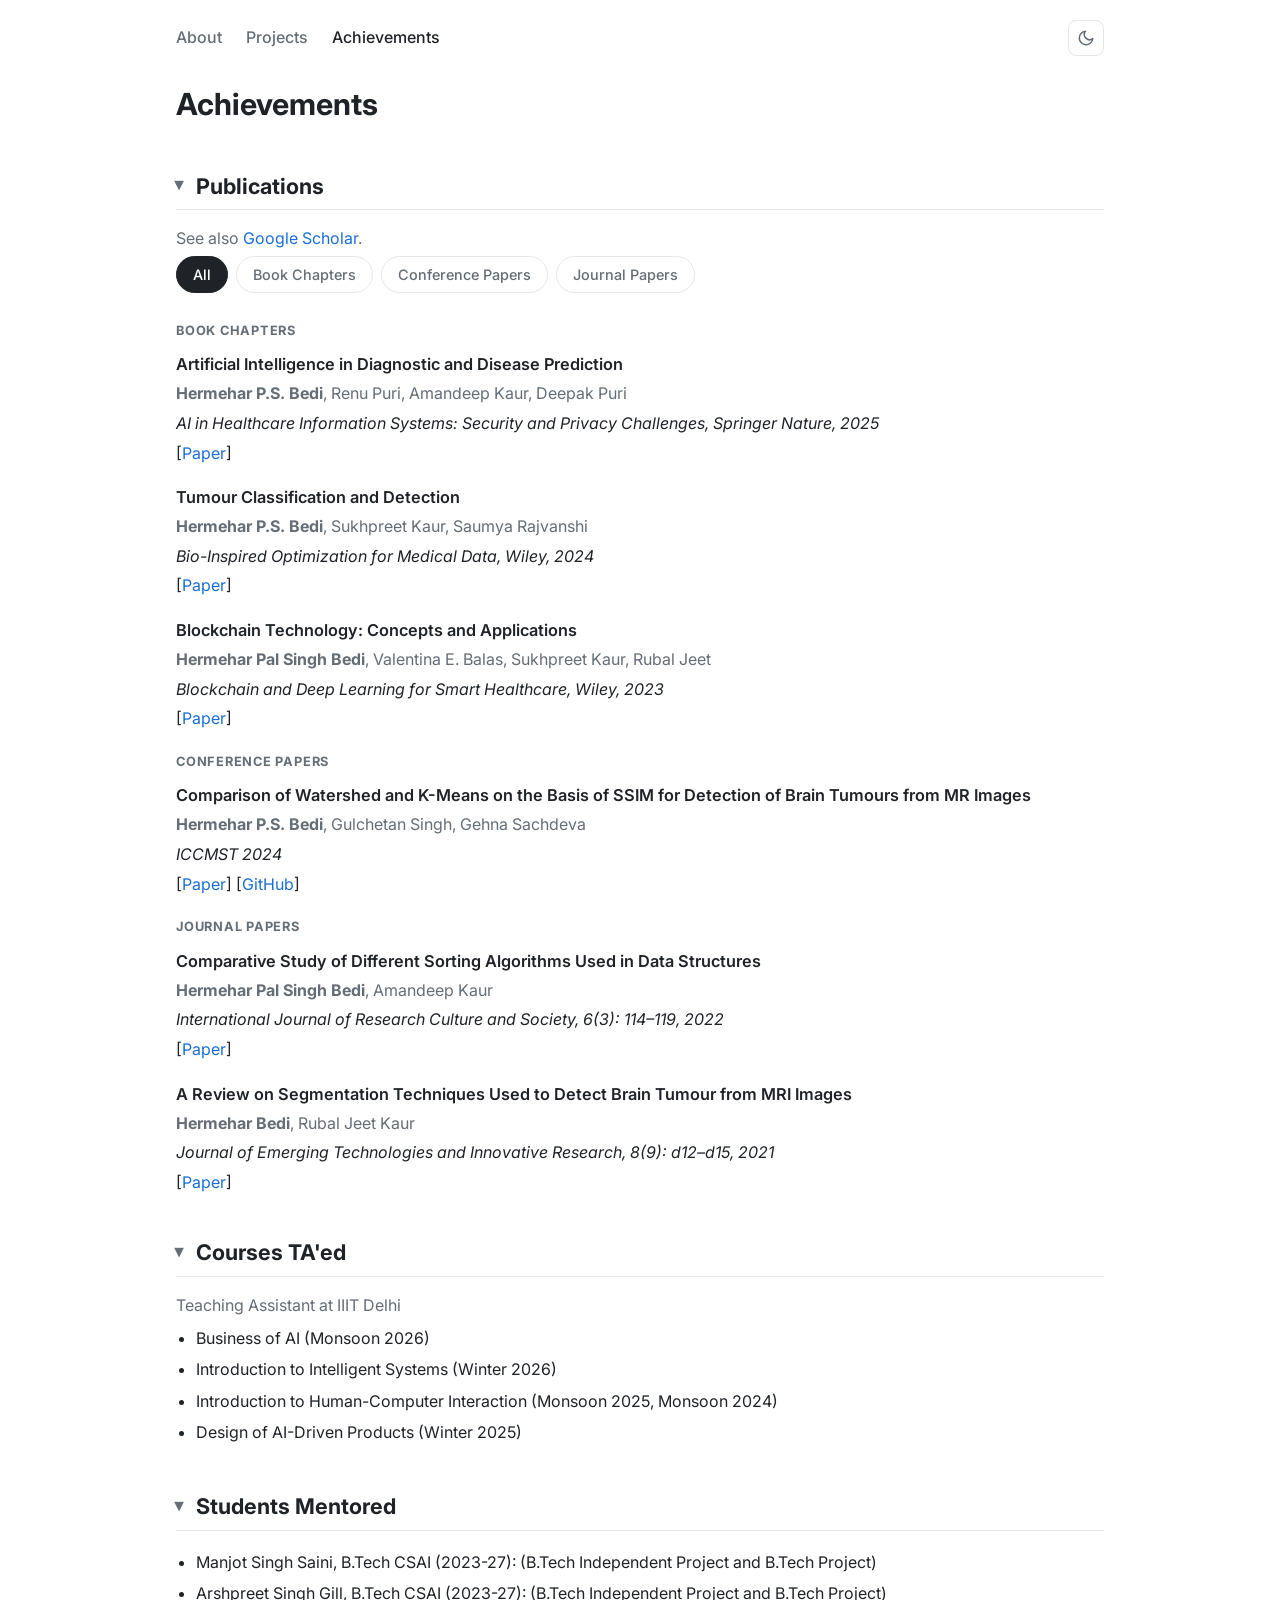
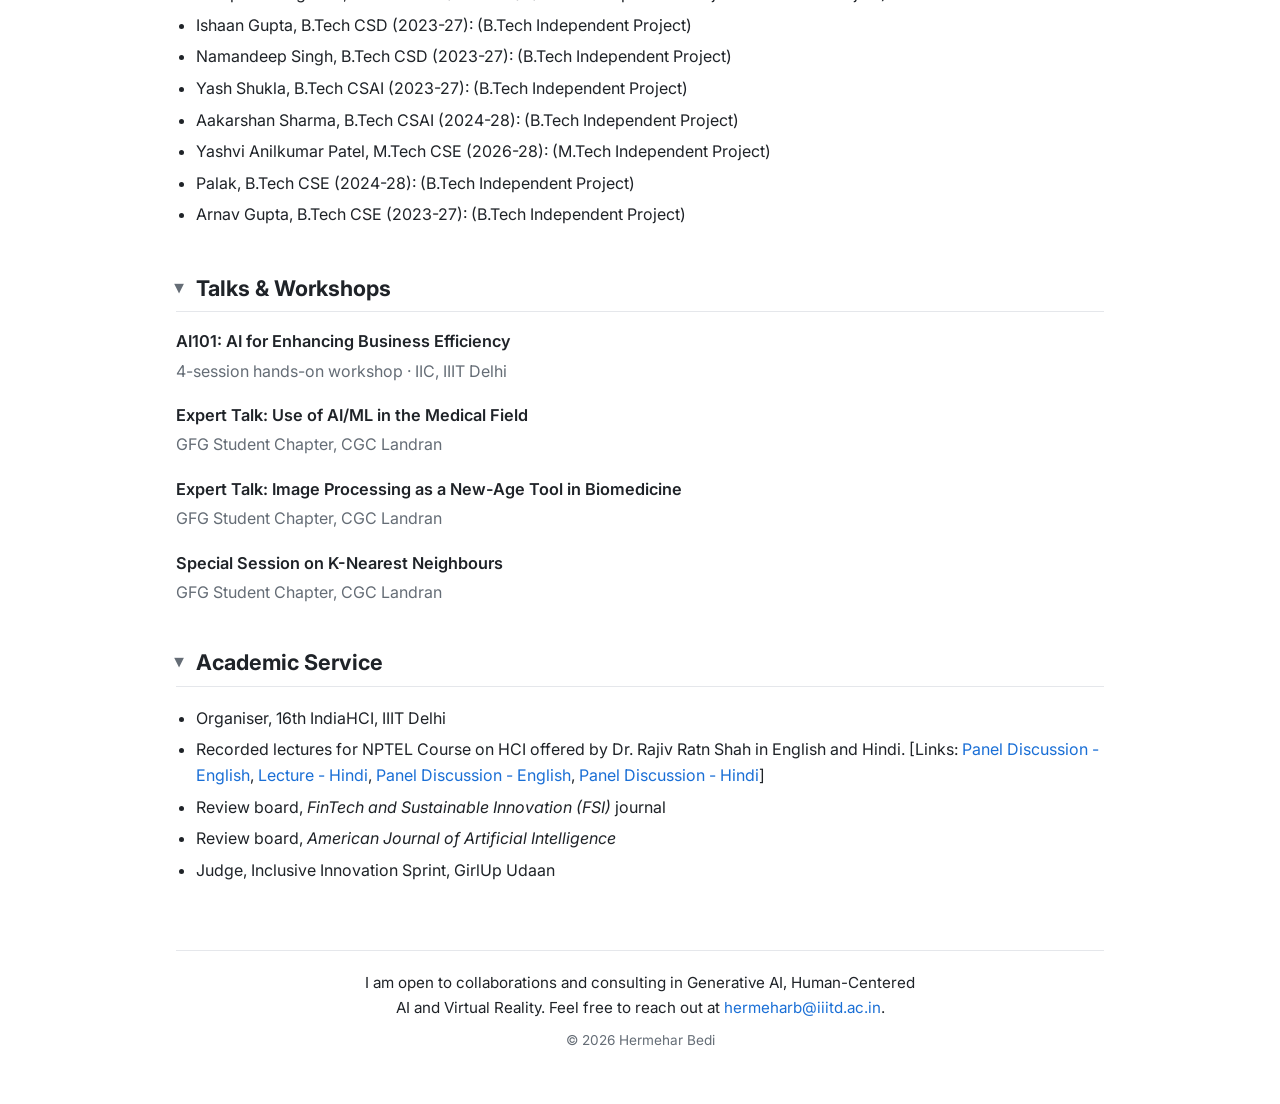
==== commit 769b83b4: "Update student achievements with correct programs" ====
--- a/achievements.html
+++ b/achievements.html
@@ -107,8 +107,8 @@
       <li>Yash Shukla, B.Tech CSAI (2023-27): (B.Tech Independent Project)</li>
       <li>Aakarshan Sharma, B.Tech CSAI (2024-28): (B.Tech Independent Project)</li>
       <li>Yashvi Anilkumar Patel, M.Tech CSE (2026-28): (M.Tech Independent Project)</li>
-      <li>Palak, B.Tech CSD (2024-28): (B.Tech Independent Project)</li>
-      <li>Arnav Gupta, B.Tech CSAI (2023-27): (B.Tech Independent Project)</li>
+      <li>Palak, B.Tech CSE (2024-28): (B.Tech Independent Project)</li>
+      <li>Arnav Gupta, B.Tech CSE (2023-27): (B.Tech Independent Project)</li>
     </ul>
   </details>
 
